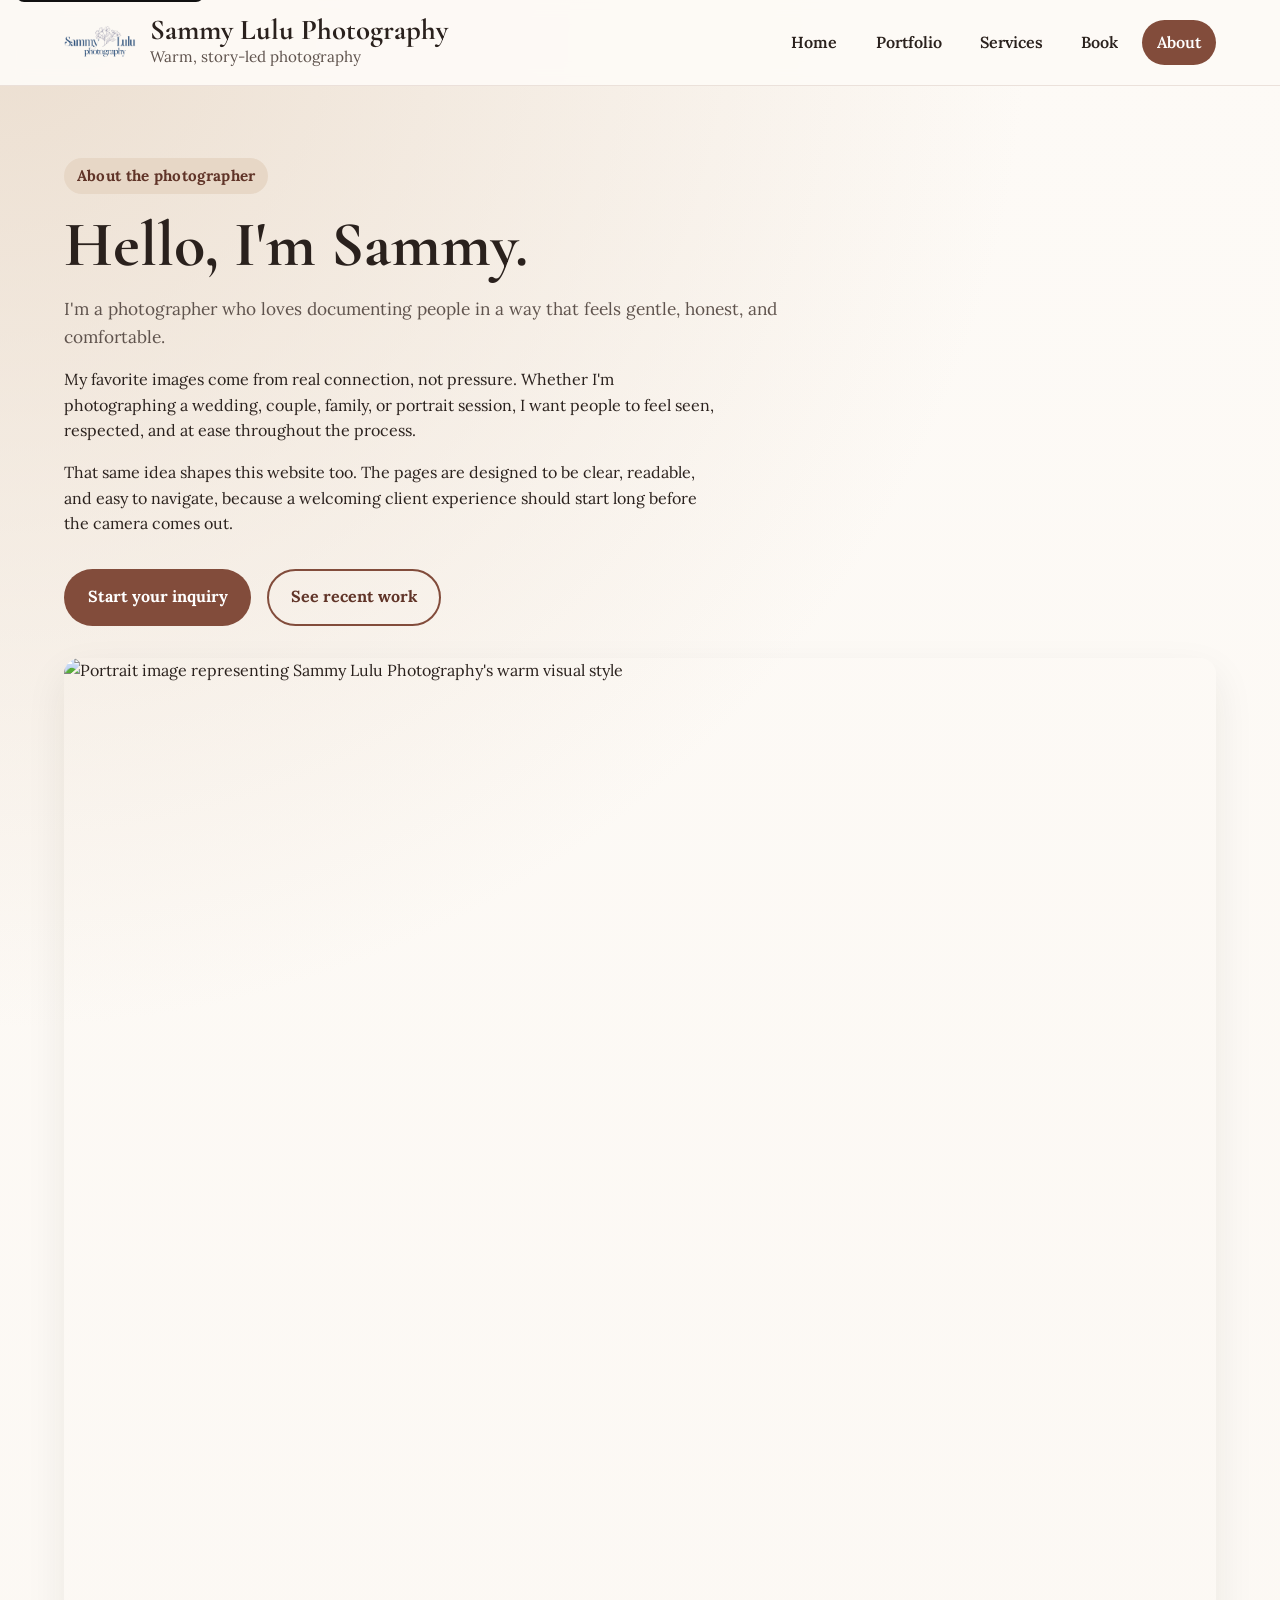
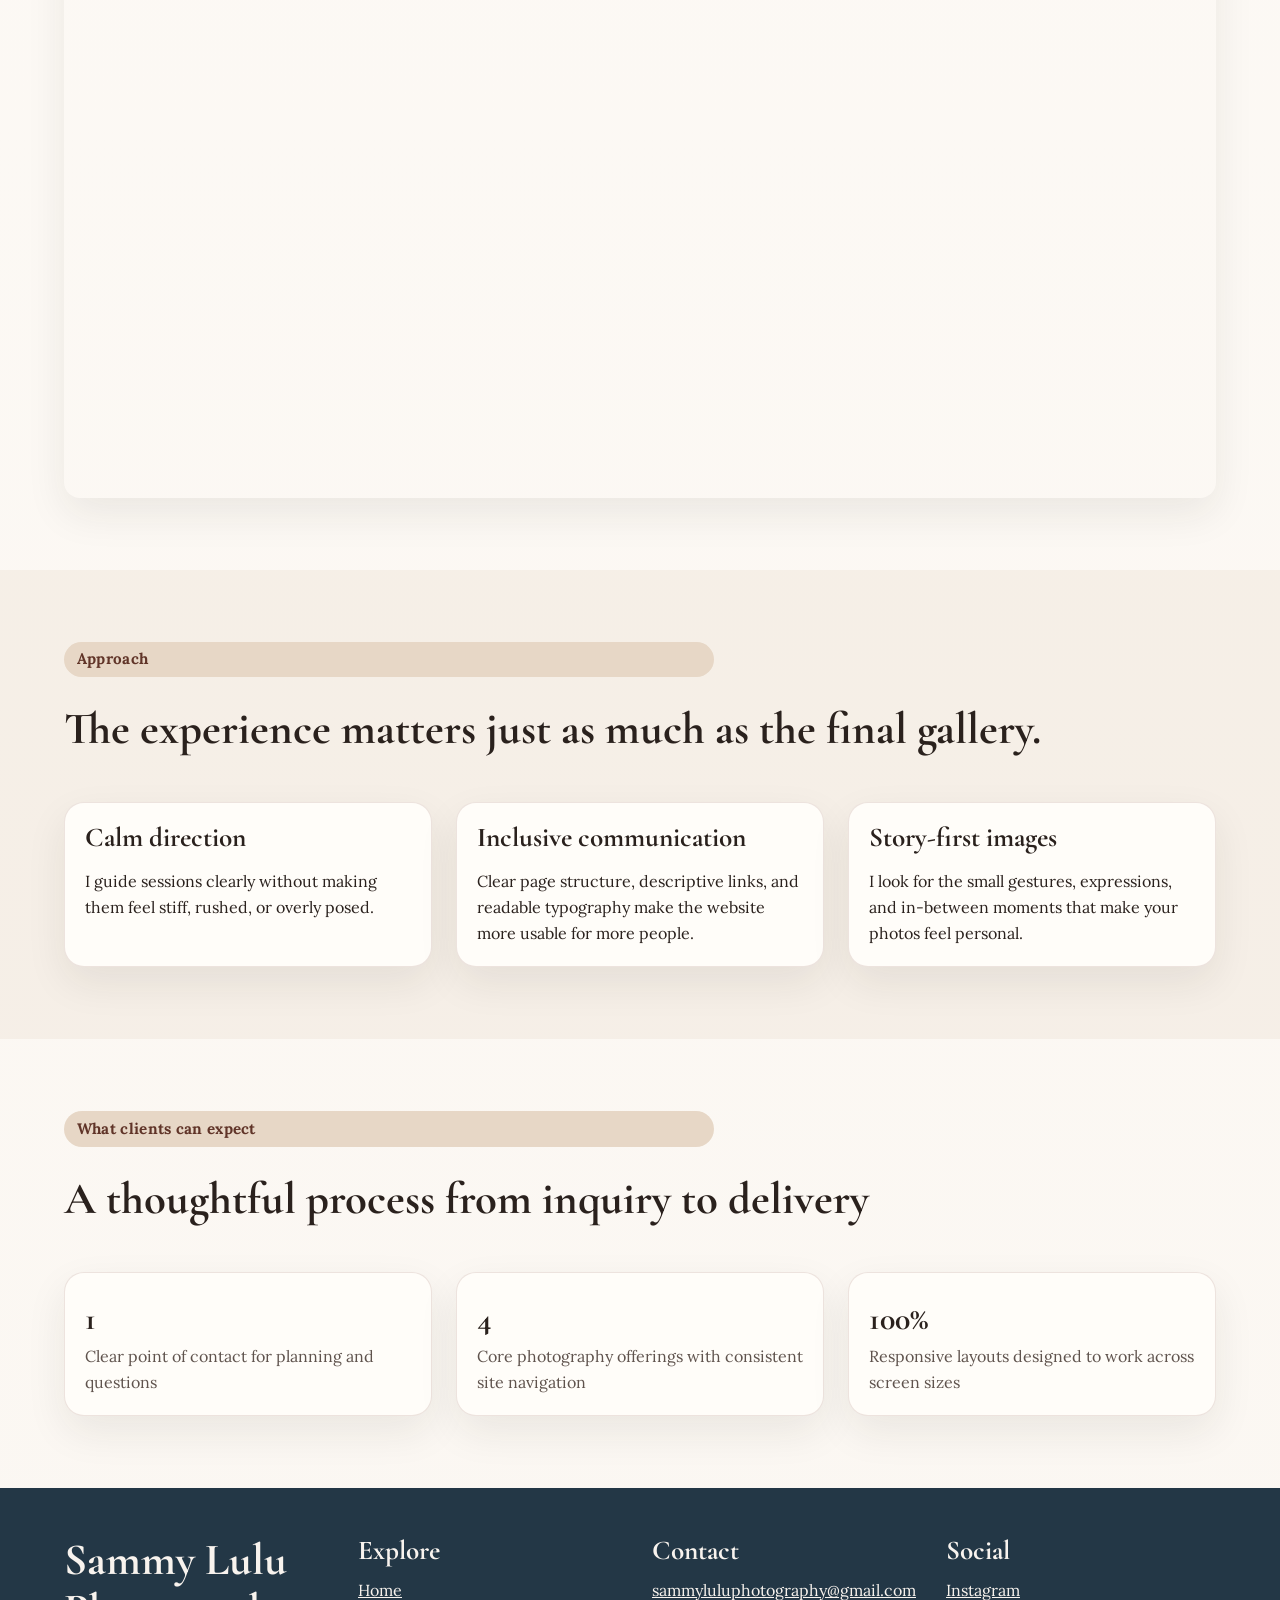
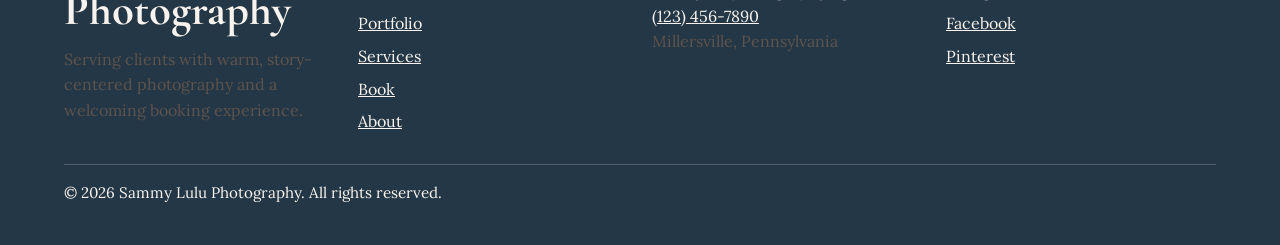
==== about.html @ f8d8c50e "updated pages" ====
<!DOCTYPE html>
<html lang="en">
<head>
  <meta charset="UTF-8">
  <meta name="viewport" content="width=device-width, initial-scale=1.0">
  <title>Sammy Lulu Photography | About</title>
  <meta name="description" content="Learn more about Sammy Lulu Photography and the approach behind each session.">
  <link rel="preconnect" href="https://fonts.googleapis.com">
  <link rel="preconnect" href="https://fonts.gstatic.com" crossorigin>
  <link href="https://fonts.googleapis.com/css2?family=Cormorant+Garamond:wght@500;700&family=Lora:wght@400;500;600&display=swap" rel="stylesheet">
  <link rel="stylesheet" href="style.css">
</head>
<body>
  <a class="skip-link" href="#main-content">Skip to main content</a>

  <header class="site-header">
    <div class="container header-inner">
      <a class="brand" href="index.html" aria-label="Sammy Lulu Photography home page">
        <img src="images/logo.png" alt="Sammy Lulu Photography logo">
        <span class="brand-text">
          <span class="brand-name">Sammy Lulu Photography</span>
          <span class="brand-tagline">Warm, story-led photography</span>
        </span>
      </a>

      <nav class="site-nav" aria-label="Primary navigation">
        <ul>
          <li><a href="index.html">Home</a></li>
          <li><a href="portfolio.html">Portfolio</a></li>
          <li><a href="services.html">Services</a></li>
          <li><a href="book.html">Book</a></li>
          <li><a href="about.html" aria-current="page">About</a></li>
        </ul>
      </nav>
    </div>
  </header>

  <main id="main-content">
    <section>
      <div class="container split-layout">
        <div class="about-copy">
          <p class="eyebrow">About the photographer</p>
          <h1>Hello, I'm Sammy.</h1>
          <p class="lede">I'm a photographer who loves documenting people in a way that feels gentle, honest, and comfortable.</p>
          <p>My favorite images come from real connection, not pressure. Whether I'm photographing a wedding, couple, family, or portrait session, I want people to feel seen, respected, and at ease throughout the process.</p>
          <p>That same idea shapes this website too. The pages are designed to be clear, readable, and easy to navigate, because a welcoming client experience should start long before the camera comes out.</p>
          <div class="button-row">
            <a class="btn" href="book.html">Start your inquiry</a>
            <a class="btn-secondary" href="portfolio.html">See recent work</a>
          </div>
        </div>

        <div class="about-image">
          <img src="images/portraitservice.jpg" alt="Portrait image representing Sammy Lulu Photography's warm visual style">
        </div>
      </div>
    </section>

    <section class="muted-section" aria-labelledby="values-heading">
      <div class="container">
        <div class="section-heading">
          <p class="eyebrow">Approach</p>
          <h2 id="values-heading">The experience matters just as much as the final gallery.</h2>
        </div>

        <div class="values-grid">
          <article class="card">
            <h3>Calm direction</h3>
            <p>I guide sessions clearly without making them feel stiff, rushed, or overly posed.</p>
          </article>

          <article class="card">
            <h3>Inclusive communication</h3>
            <p>Clear page structure, descriptive links, and readable typography make the website more usable for more people.</p>
          </article>

          <article class="card">
            <h3>Story-first images</h3>
            <p>I look for the small gestures, expressions, and in-between moments that make your photos feel personal.</p>
          </article>
        </div>
      </div>
    </section>

    <section aria-labelledby="stats-heading">
      <div class="container">
        <div class="section-heading">
          <p class="eyebrow">What clients can expect</p>
          <h2 id="stats-heading">A thoughtful process from inquiry to delivery</h2>
        </div>

        <div class="stats-grid">
          <article class="stat-card">
            <strong>1</strong>
            <span>Clear point of contact for planning and questions</span>
          </article>

          <article class="stat-card">
            <strong>4</strong>
            <span>Core photography offerings with consistent site navigation</span>
          </article>

          <article class="stat-card">
            <strong>100%</strong>
            <span>Responsive layouts designed to work across screen sizes</span>
          </article>
        </div>
      </div>
    </section>
  </main>

  <footer class="footer">
    <div class="container">
      <div class="footer-grid">
        <section aria-labelledby="footer-brand">
          <h2 id="footer-brand">Sammy Lulu Photography</h2>
          <p class="footer-note">Serving clients with warm, story-centered photography and a welcoming booking experience.</p>
        </section>

        <nav class="footer-nav" aria-label="Footer navigation">
          <h3>Explore</h3>
          <ul>
            <li><a href="index.html">Home</a></li>
            <li><a href="portfolio.html">Portfolio</a></li>
            <li><a href="services.html">Services</a></li>
            <li><a href="book.html">Book</a></li>
            <li><a href="about.html">About</a></li>
          </ul>
        </nav>

        <section aria-labelledby="contact-heading">
          <h3 id="contact-heading">Contact</h3>
          <ul class="contact-list">
            <li><a href="mailto:sammyluluphotography@gmail.com">sammyluluphotography@gmail.com</a></li>
            <li><a href="tel:+11234567890">(123) 456-7890</a></li>
            <li>Millersville, Pennsylvania</li>
          </ul>
        </section>

        <section aria-labelledby="social-heading">
          <h3 id="social-heading">Social</h3>
          <ul class="social-list">
            <li><a href="#">Instagram</a></li>
            <li><a href="#">Facebook</a></li>
            <li><a href="#">Pinterest</a></li>
          </ul>
        </section>
      </div>

      <div class="footer-bottom">
        <p>&copy; 2026 Sammy Lulu Photography. All rights reserved.</p>
      </div>
    </div>
  </footer>
</body>
</html>
---- style.css ----
:root {
  --color-background: #fbf7f2;
  --color-surface: #fffdf9;
  --color-surface-muted: #f3ebe2;
  --color-surface-strong: #e7d7c6;
  --color-text: #2a211d;
  --color-text-soft: #5f534d;
  --color-accent: #824c3b;
  --color-accent-dark: #603428;
  --color-border: #d7c6b8;
  --color-footer: #233746;
  --color-footer-text: #f8f3ee;
  --shadow-soft: 0 16px 40px rgba(42, 33, 29, 0.08);
  --shadow-card: 0 10px 24px rgba(42, 33, 29, 0.1);
  --radius-sm: 0.75rem;
  --radius-md: 1.25rem;
  --radius-lg: 2rem;
  --max-width: 72rem;
  --transition: 180ms ease;
}

*,
*::before,
*::after {
  box-sizing: border-box;
}

html {
  scroll-behavior: smooth;
}

body {
  margin: 0;
  font-family: "Lora", Georgia, serif;
  line-height: 1.6;
  color: var(--color-text);
  background:
    radial-gradient(circle at top left, rgba(231, 215, 198, 0.8), transparent 28%),
    linear-gradient(180deg, #fdfaf6 0%, var(--color-background) 100%);
}

img {
  display: block;
  width: 100%;
  height: auto;
}

a {
  color: inherit;
}

a,
button,
input,
select,
textarea {
  transition:
    color var(--transition),
    background-color var(--transition),
    border-color var(--transition),
    box-shadow var(--transition),
    transform var(--transition);
}

a:focus-visible,
button:focus-visible,
input:focus-visible,
select:focus-visible,
textarea:focus-visible {
  outline: 3px solid #111111;
  outline-offset: 3px;
}

.visually-hidden {
  position: absolute;
  width: 1px;
  height: 1px;
  padding: 0;
  margin: -1px;
  overflow: hidden;
  clip: rect(0, 0, 0, 0);
  white-space: nowrap;
  border: 0;
}

.skip-link {
  position: absolute;
  left: 1rem;
  top: -3rem;
  padding: 0.75rem 1rem;
  background: #111111;
  color: #ffffff;
  border-radius: 0.5rem;
  text-decoration: none;
  z-index: 1000;
}

.skip-link:focus {
  top: 1rem;
}

.site-header {
  position: sticky;
  top: 0;
  z-index: 50;
  background: rgba(253, 250, 246, 0.95);
  backdrop-filter: blur(10px);
  border-bottom: 1px solid rgba(130, 76, 59, 0.14);
}

.container {
  width: min(calc(100% - 2rem), var(--max-width));
  margin: 0 auto;
}

.header-inner,
.footer-grid {
  display: grid;
  gap: 1.5rem;
}

.header-inner {
  grid-template-columns: auto 1fr;
  align-items: center;
  padding: 1rem 0;
}

.brand {
  display: inline-flex;
  align-items: center;
  gap: 0.85rem;
  text-decoration: none;
}

.brand img {
  width: 4.5rem;
  height: auto;
}

.brand-text {
  display: flex;
  flex-direction: column;
}

.brand-name {
  font-family: "Cormorant Garamond", Georgia, serif;
  font-size: 1.8rem;
  font-weight: 700;
  line-height: 1;
}

.brand-tagline {
  color: var(--color-text-soft);
  font-size: 0.95rem;
}

.site-nav ul,
.footer-nav ul,
.contact-list,
.social-list,
.service-list,
.checklist,
.stats-list,
.form-help-list {
  list-style: none;
  padding: 0;
  margin: 0;
}

.site-nav ul {
  display: flex;
  flex-wrap: wrap;
  justify-content: flex-end;
  gap: 0.5rem;
}

.site-nav a {
  display: inline-block;
  padding: 0.6rem 0.95rem;
  text-decoration: none;
  border-radius: 999px;
  font-weight: 600;
}

.site-nav a:hover,
.site-nav a:focus-visible,
.site-nav a[aria-current="page"] {
  background: var(--color-accent);
  color: #ffffff;
}

main section {
  padding: 4.5rem 0;
}

.hero {
  padding: 5rem 0 4rem;
}

.hero-layout,
.split-layout,
.service-detail,
.booking-layout {
  display: grid;
  gap: 2rem;
  align-items: center;
}

.hero-layout {
  grid-template-columns: minmax(0, 1.05fr) minmax(0, 0.95fr);
}

.eyebrow {
  display: inline-block;
  padding: 0.35rem 0.8rem;
  margin-bottom: 1rem;
  border-radius: 999px;
  background: var(--color-surface-strong);
  color: var(--color-accent-dark);
  font-size: 0.95rem;
  font-weight: 700;
  letter-spacing: 0.02em;
}

h1,
h2,
h3,
h4 {
  margin: 0 0 1rem;
  font-family: "Cormorant Garamond", Georgia, serif;
  line-height: 1.1;
}

h1 {
  font-size: clamp(2.8rem, 5vw, 5rem);
}

h2 {
  font-size: clamp(2rem, 3.5vw, 3rem);
}

h3 {
  font-size: 1.7rem;
}

p {
  margin: 0 0 1rem;
  max-width: 65ch;
}

.lede,
.section-intro {
  color: var(--color-text-soft);
  font-size: 1.08rem;
}

.hero-copy p:last-child,
.card p:last-child,
.service-detail-text p:last-child,
.about-copy p:last-child {
  margin-bottom: 0;
}

.button-row {
  display: flex;
  flex-wrap: wrap;
  gap: 1rem;
  margin-top: 2rem;
}

.btn,
.btn-secondary {
  display: inline-flex;
  align-items: center;
  justify-content: center;
  min-height: 2.85rem;
  padding: 0.85rem 1.35rem;
  border: 2px solid transparent;
  border-radius: 999px;
  font-weight: 700;
  text-decoration: none;
}

.btn {
  background: var(--color-accent);
  color: #ffffff;
}

.btn:hover,
.btn:focus-visible {
  background: var(--color-accent-dark);
  transform: translateY(-1px);
}

.btn-secondary {
  border-color: var(--color-accent);
  color: var(--color-accent-dark);
  background: transparent;
}

.btn-secondary:hover,
.btn-secondary:focus-visible {
  background: rgba(130, 76, 59, 0.08);
}

.hero-panel,
.card,
.quote-card,
.form-panel,
.service-detail,
.stat-card {
  background: var(--color-surface);
  border: 1px solid rgba(130, 76, 59, 0.14);
  border-radius: var(--radius-md);
  box-shadow: var(--shadow-soft);
}

.hero-panel {
  overflow: hidden;
}

.hero-panel img {
  aspect-ratio: 4 / 5;
  object-fit: cover;
}

.section-heading {
  display: grid;
  gap: 0.75rem;
  margin-bottom: 2rem;
}

.muted-section {
  background: rgba(231, 215, 198, 0.28);
}

.card-grid,
.services-grid,
.portfolio-grid,
.values-grid,
.stats-grid {
  display: grid;
  gap: 1.5rem;
}

.card-grid,
.services-grid,
.values-grid {
  grid-template-columns: repeat(auto-fit, minmax(15rem, 1fr));
}

.portfolio-grid {
  grid-template-columns: repeat(auto-fit, minmax(16rem, 1fr));
}

.stats-grid {
  grid-template-columns: repeat(auto-fit, minmax(12rem, 1fr));
}

.card,
.stat-card {
  padding: 1.25rem;
}

.card img,
.portfolio-card img,
.service-detail-image img,
.about-image img {
  border-radius: 1rem;
}

.card img,
.portfolio-card img {
  aspect-ratio: 4 / 3;
  object-fit: cover;
  margin-bottom: 1rem;
}

.tag {
  display: inline-block;
  margin-bottom: 0.65rem;
  color: var(--color-accent-dark);
  font-size: 0.9rem;
  font-weight: 700;
  letter-spacing: 0.03em;
  text-transform: uppercase;
}

.card a,
.portfolio-card a,
.inline-link {
  color: var(--color-accent-dark);
  font-weight: 700;
}

.portfolio-card {
  overflow: hidden;
  background: var(--color-surface);
  border: 1px solid rgba(130, 76, 59, 0.14);
  border-radius: var(--radius-md);
  box-shadow: var(--shadow-card);
}

.portfolio-card-content {
  padding: 1.25rem;
}

.portfolio-card p {
  color: var(--color-text-soft);
}

.service-list {
  display: grid;
  gap: 0.6rem;
  margin-top: 1rem;
}

.service-list li,
.checklist li,
.form-help-list li {
  position: relative;
  padding-left: 1.5rem;
}

.service-list li::before,
.checklist li::before,
.form-help-list li::before {
  content: "";
  position: absolute;
  left: 0;
  top: 0.65rem;
  width: 0.55rem;
  height: 0.55rem;
  border-radius: 50%;
  background: var(--color-accent);
}

.service-detail {
  grid-template-columns: minmax(0, 0.9fr) minmax(0, 1.1fr);
  padding: 1.5rem;
  margin-bottom: 1.5rem;
}

.service-detail:nth-of-type(even) .service-detail-image {
  order: 2;
}

.service-detail:nth-of-type(even) .service-detail-text {
  order: 1;
}

.service-detail-image img {
  aspect-ratio: 4 / 3;
  object-fit: cover;
}

.price-note {
  font-weight: 700;
  color: var(--color-accent-dark);
}

.about-image img {
  aspect-ratio: 4 / 5;
  object-fit: cover;
  box-shadow: var(--shadow-soft);
}

.quote-card {
  padding: 1.5rem;
}

.stats-list {
  display: grid;
  gap: 1rem;
}

.stat-card strong {
  display: block;
  font-size: 2rem;
  font-family: "Cormorant Garamond", Georgia, serif;
}

.stat-card span {
  color: var(--color-text-soft);
}

.booking-layout {
  grid-template-columns: minmax(0, 0.9fr) minmax(0, 1.1fr);
}

.form-panel {
  padding: 1.5rem;
}

.form-group {
  margin-bottom: 1rem;
}

label {
  display: block;
  margin-bottom: 0.4rem;
  font-weight: 700;
}

input,
select,
textarea {
  width: 100%;
  padding: 0.85rem 0.9rem;
  border: 1px solid var(--color-border);
  border-radius: 0.9rem;
  font: inherit;
  color: var(--color-text);
  background: #fffdfa;
}

input::placeholder,
textarea::placeholder {
  color: #8a7d75;
}

textarea {
  resize: vertical;
  min-height: 10rem;
}

.field-hint,
.required-note,
.footer-note,
.contact-list,
.social-list {
  color: var(--color-text-soft);
}

.footer {
  padding: 3rem 0 1.5rem;
  background: var(--color-footer);
  color: var(--color-footer-text);
}

.footer-grid {
  grid-template-columns: repeat(auto-fit, minmax(12rem, 1fr));
  margin-bottom: 1.5rem;
}

.footer h2,
.footer h3 {
  margin-bottom: 0.75rem;
}

.footer a {
  color: var(--color-footer-text);
}

.footer-nav ul,
.social-list {
  display: grid;
  gap: 0.45rem;
}

.footer-bottom {
  padding-top: 1rem;
  border-top: 1px solid rgba(255, 255, 255, 0.2);
  font-size: 0.95rem;
}

@media (max-width: 56rem) {
  .header-inner,
  .hero-layout,
  .split-layout,
  .service-detail,
  .booking-layout {
    grid-template-columns: 1fr;
  }

  .site-nav ul {
    justify-content: flex-start;
  }

  .service-detail:nth-of-type(even) .service-detail-image,
  .service-detail:nth-of-type(even) .service-detail-text {
    order: initial;
  }

  .hero {
    padding-top: 3rem;
  }
}

@media (max-width: 40rem) {
  body {
    font-size: 0.98rem;
  }

  main section {
    padding: 3.5rem 0;
  }

  .header-inner {
    gap: 1rem;
  }

  .brand {
    align-items: flex-start;
  }

  .brand img {
    width: 3.6rem;
  }

  .site-nav ul,
  .button-row {
    gap: 0.75rem;
  }

  .card,
  .stat-card,
  .form-panel,
  .service-detail {
    padding: 1rem;
  }
}
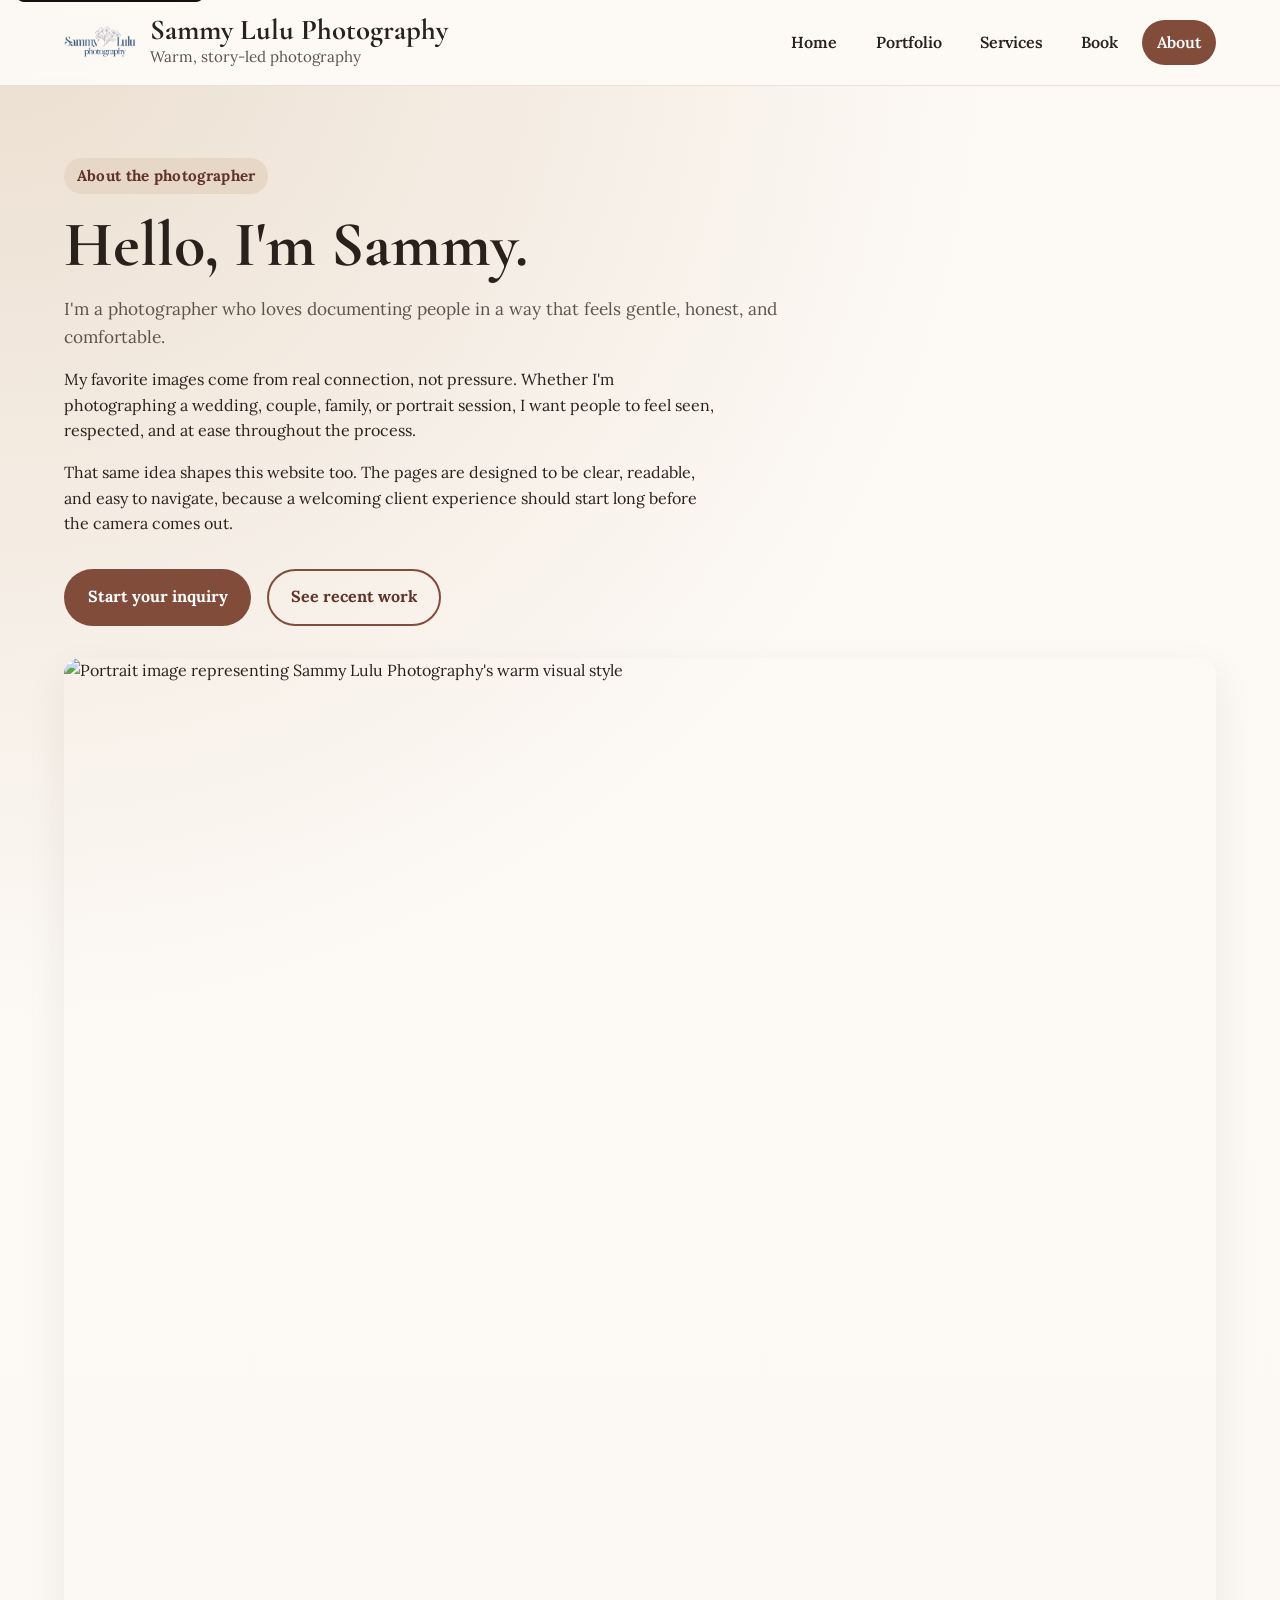
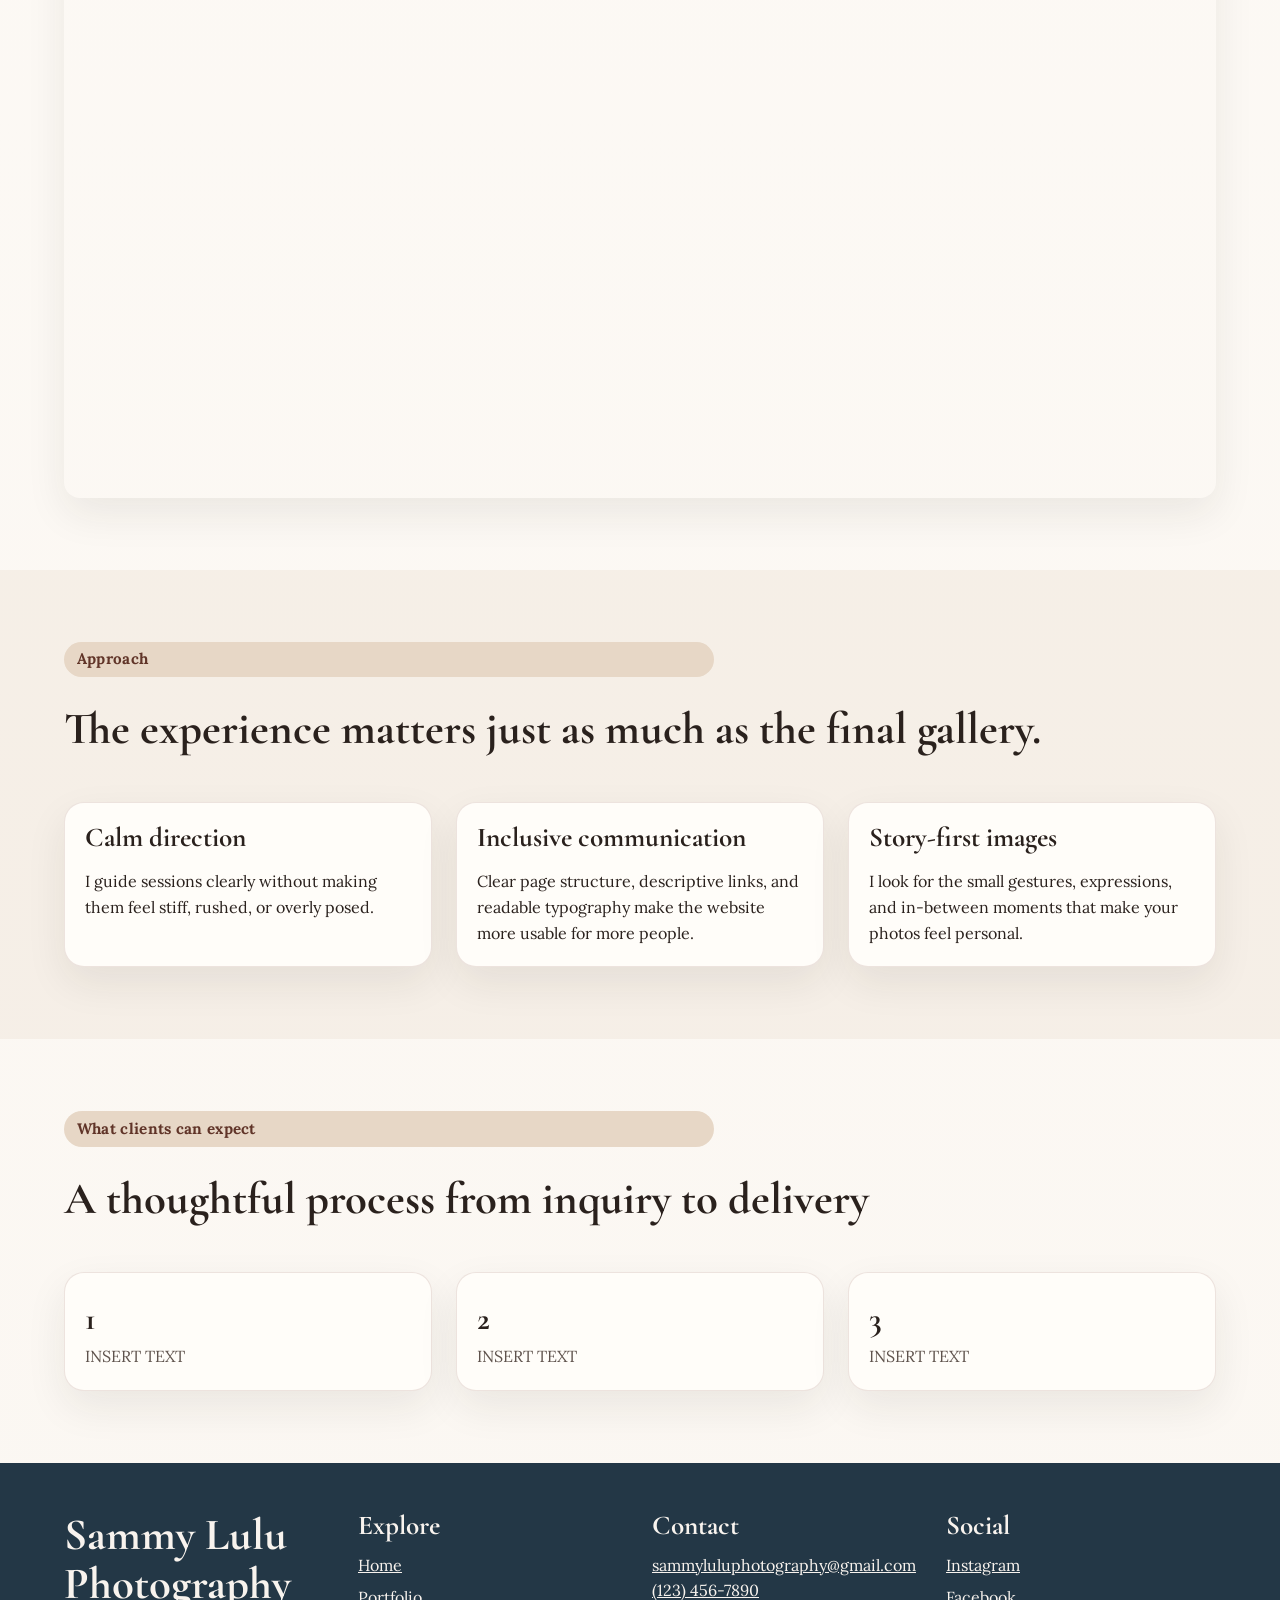
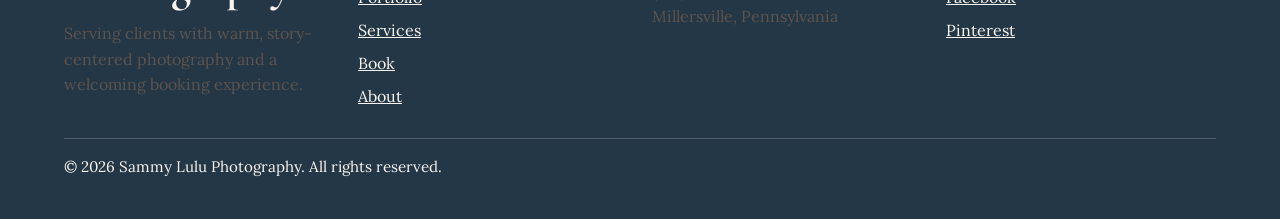
==== commit 918f9260: "updated" ====
--- a/about.html
+++ b/about.html
@@ -92,17 +92,17 @@
         <div class="stats-grid">
           <article class="stat-card">
             <strong>1</strong>
-            <span>Clear point of contact for planning and questions</span>
+            <span>INSERT TEXT</span>
           </article>
 
           <article class="stat-card">
-            <strong>4</strong>
-            <span>Core photography offerings with consistent site navigation</span>
+            <strong>2</strong>
+            <span>INSERT TEXT</span>
           </article>
 
           <article class="stat-card">
-            <strong>100%</strong>
-            <span>Responsive layouts designed to work across screen sizes</span>
+            <strong>3</strong>
+            <span>INSERT TEXT</span>
           </article>
         </div>
       </div>
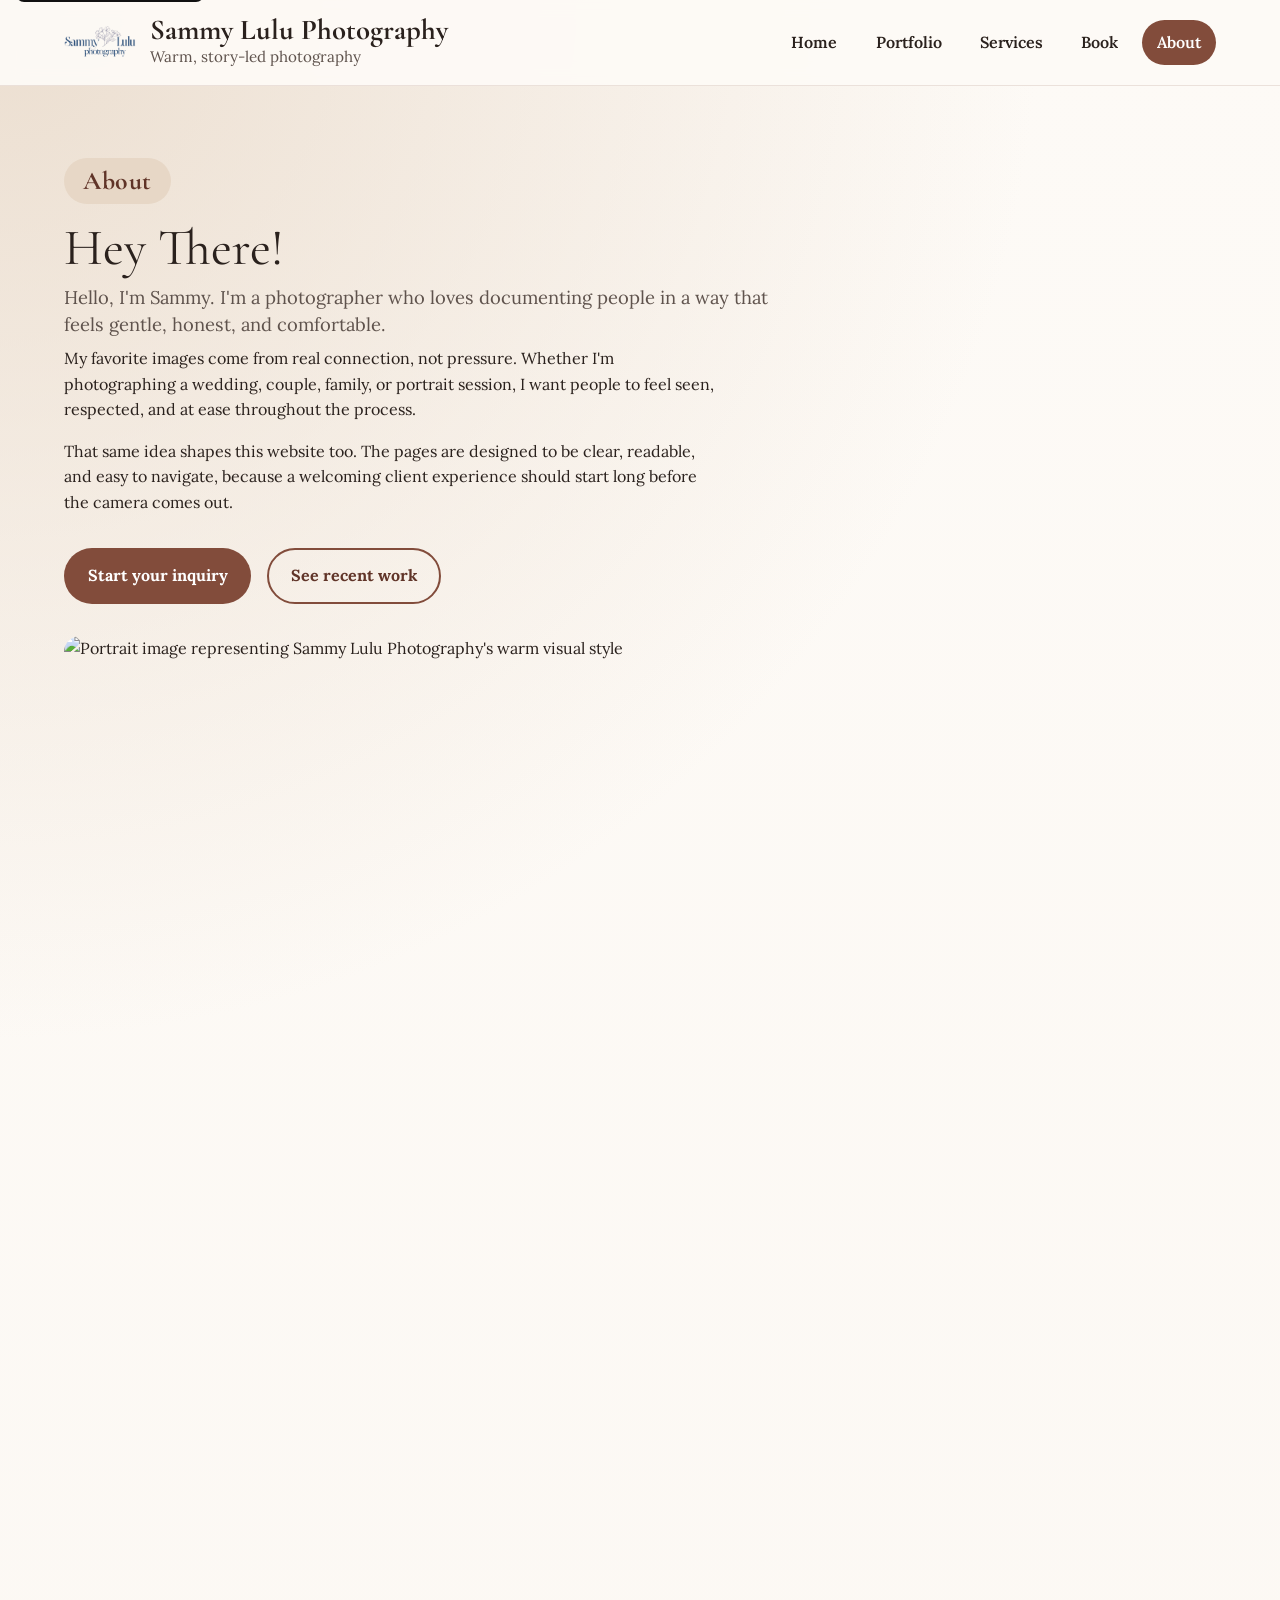
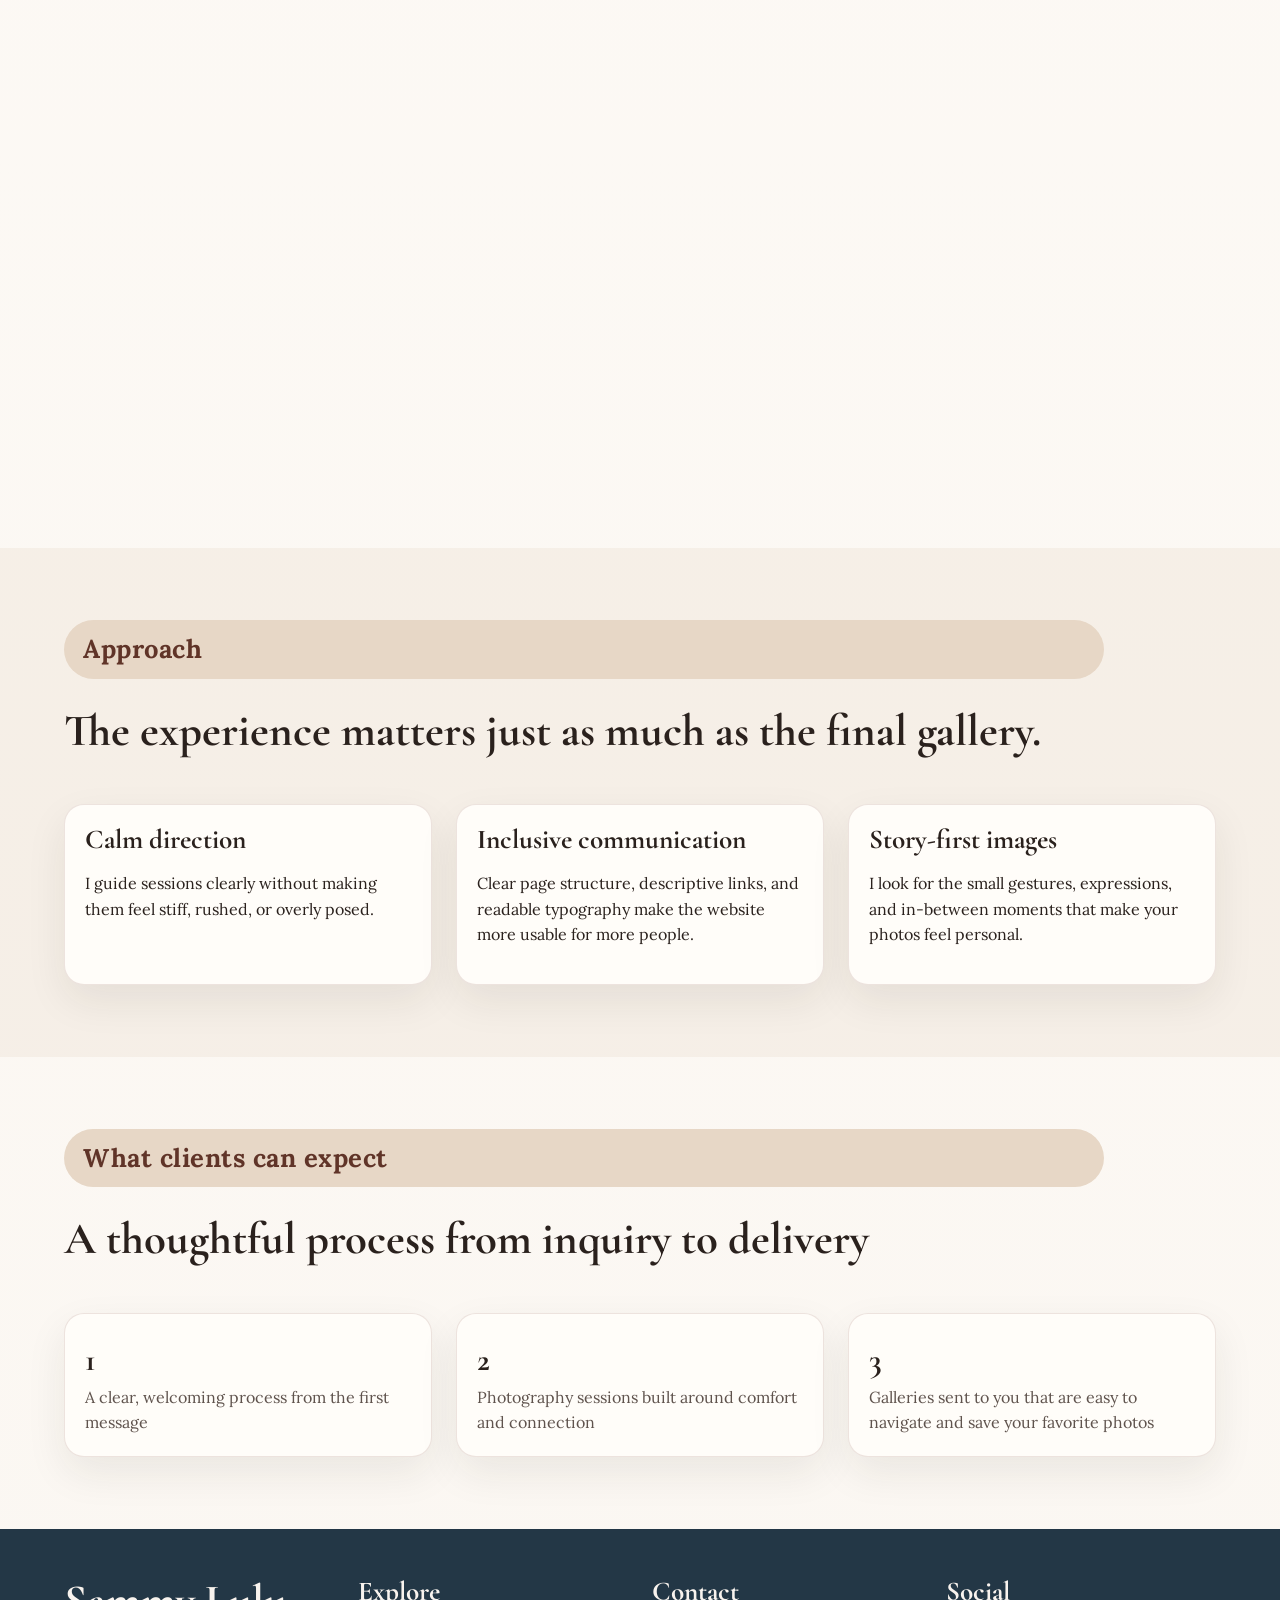
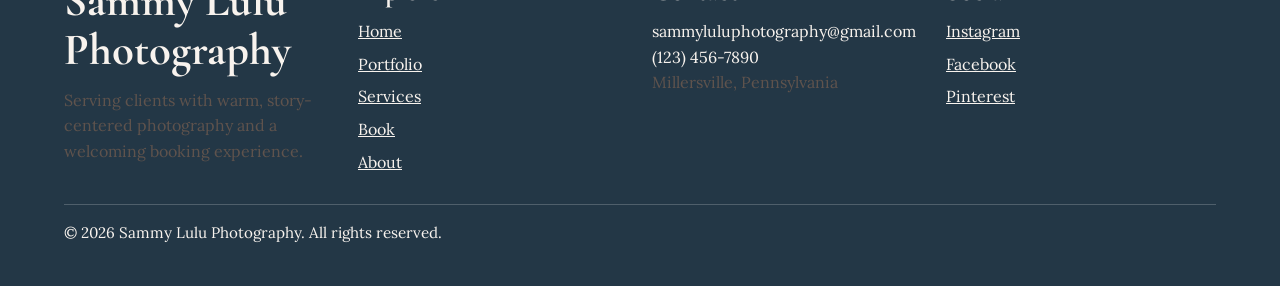
==== commit 9b2075b7: "updated" ====
--- a/about.html
+++ b/about.html
@@ -16,7 +16,7 @@
   <header class="site-header">
     <div class="container header-inner">
       <a class="brand" href="index.html" aria-label="Sammy Lulu Photography home page">
-        <img src="images/logo.png" alt="Sammy Lulu Photography logo">
+        <img src="images/logo.png" alt="">
         <span class="brand-text">
           <span class="brand-name">Sammy Lulu Photography</span>
           <span class="brand-tagline">Warm, story-led photography</span>
@@ -39,9 +39,9 @@
     <section>
       <div class="container split-layout">
         <div class="about-copy">
-          <p class="eyebrow">About the photographer</p>
-          <h1>Hello, I'm Sammy.</h1>
-          <p class="lede">I'm a photographer who loves documenting people in a way that feels gentle, honest, and comfortable.</p>
+          <h1 class="eyebrow">About</h1>
+          <p class="page-subtitle">Hey There!</p>
+          <p class="page-name">Hello, I'm Sammy. I'm a photographer who loves documenting people in a way that feels gentle, honest, and comfortable.</p>
           <p>My favorite images come from real connection, not pressure. Whether I'm photographing a wedding, couple, family, or portrait session, I want people to feel seen, respected, and at ease throughout the process.</p>
           <p>That same idea shapes this website too. The pages are designed to be clear, readable, and easy to navigate, because a welcoming client experience should start long before the camera comes out.</p>
           <div class="button-row">
@@ -56,54 +56,54 @@
       </div>
     </section>
 
-    <section class="muted-section" aria-labelledby="values-heading">
+    <section class="muted-section">
       <div class="container">
         <div class="section-heading">
           <p class="eyebrow">Approach</p>
-          <h2 id="values-heading">The experience matters just as much as the final gallery.</h2>
+          <h2>The experience matters just as much as the final gallery.</h2>
         </div>
 
         <div class="values-grid">
-          <article class="card">
+          <div class="card">
             <h3>Calm direction</h3>
             <p>I guide sessions clearly without making them feel stiff, rushed, or overly posed.</p>
-          </article>
+          </div>
 
-          <article class="card">
+          <div class="card">
             <h3>Inclusive communication</h3>
             <p>Clear page structure, descriptive links, and readable typography make the website more usable for more people.</p>
-          </article>
+          </div>
 
-          <article class="card">
+          <div class="card">
             <h3>Story-first images</h3>
             <p>I look for the small gestures, expressions, and in-between moments that make your photos feel personal.</p>
-          </article>
+          </div>
         </div>
       </div>
     </section>
 
-    <section aria-labelledby="stats-heading">
+    <section>
       <div class="container">
         <div class="section-heading">
           <p class="eyebrow">What clients can expect</p>
-          <h2 id="stats-heading">A thoughtful process from inquiry to delivery</h2>
+          <h2>A thoughtful process from inquiry to delivery</h2>
         </div>
 
         <div class="stats-grid">
-          <article class="stat-card">
+          <div class="stat-card">
             <strong>1</strong>
-            <span>INSERT TEXT</span>
-          </article>
+            <span>A clear, welcoming process from the first message</span>
+          </div>
 
-          <article class="stat-card">
+          <div class="stat-card">
             <strong>2</strong>
-            <span>INSERT TEXT</span>
-          </article>
+            <span>Photography sessions built around comfort and connection</span>
+          </div>
 
-          <article class="stat-card">
+          <div class="stat-card">
             <strong>3</strong>
-            <span>INSERT TEXT</span>
-          </article>
+            <span>Galleries sent to you that are easy to navigate and save your favorite photos</span>
+          </div>
         </div>
       </div>
     </section>
@@ -112,8 +112,8 @@
   <footer class="footer">
     <div class="container">
       <div class="footer-grid">
-        <section aria-labelledby="footer-brand">
-          <h2 id="footer-brand">Sammy Lulu Photography</h2>
+        <section>
+          <h2>Sammy Lulu Photography</h2>
           <p class="footer-note">Serving clients with warm, story-centered photography and a welcoming booking experience.</p>
         </section>
 
@@ -128,17 +128,17 @@
           </ul>
         </nav>
 
-        <section aria-labelledby="contact-heading">
-          <h3 id="contact-heading">Contact</h3>
+        <section>
+          <h3>Contact</h3>
           <ul class="contact-list">
-            <li><a href="mailto:sammyluluphotography@gmail.com">sammyluluphotography@gmail.com</a></li>
-            <li><a href="tel:+11234567890">(123) 456-7890</a></li>
+            <li><a>sammyluluphotography@gmail.com</a></li>
+            <li><a>(123) 456-7890</a></li>
             <li>Millersville, Pennsylvania</li>
           </ul>
         </section>
 
-        <section aria-labelledby="social-heading">
-          <h3 id="social-heading">Social</h3>
+        <section>
+          <h3>Social</h3>
           <ul class="social-list">
             <li><a href="#">Instagram</a></li>
             <li><a href="#">Facebook</a></li>
--- a/style.css
+++ b/style.css
@@ -50,10 +50,7 @@
 }
 
 a,
-button,
-input,
-select,
-textarea {
+button {
   transition:
     color var(--transition),
     background-color var(--transition),
@@ -63,24 +60,9 @@
 }
 
 a:focus-visible,
-button:focus-visible,
-input:focus-visible,
-select:focus-visible,
-textarea:focus-visible {
+button:focus-visible {
   outline: 3px solid #111111;
   outline-offset: 3px;
-}
-
-.visually-hidden {
-  position: absolute;
-  width: 1px;
-  height: 1px;
-  padding: 0;
-  margin: -1px;
-  overflow: hidden;
-  clip: rect(0, 0, 0, 0);
-  white-space: nowrap;
-  border: 0;
 }
 
 .skip-link {
@@ -160,7 +142,6 @@
 .social-list,
 .service-list,
 .checklist,
-.stats-list,
 .form-help-list {
   list-style: none;
   padding: 0;
@@ -212,14 +193,22 @@
 
 .eyebrow {
   display: inline-block;
-  padding: 0.35rem 0.8rem;
+  padding: 0.55rem 1.2rem;
   margin-bottom: 1rem;
   border-radius: 999px;
   background: var(--color-surface-strong);
   color: var(--color-accent-dark);
-  font-size: 0.95rem;
+  font-size: clamp(1.25rem, 2vw, 2rem);
   font-weight: 700;
   letter-spacing: 0.02em;
+}
+
+.page-subtitle {
+  margin-bottom: 0.4rem;
+  color: var(--color-text);
+  font-family: "Cormorant Garamond", Georgia, serif;
+  font-size: clamp(2rem, 4vw, 3.2rem);
+  line-height: 1.12;
 }
 
 h1,
@@ -243,22 +232,24 @@
   font-size: 1.7rem;
 }
 
+.page-name {
+  margin-bottom: 0.45rem;
+  font-size: clamp(1rem, 1.5vw, 1.15rem);
+  color: var(--color-text-soft);
+  font-family: "Lora", Georgia, serif;
+  line-height: 1.5;
+}
+
 p {
   margin: 0 0 1rem;
   max-width: 65ch;
 }
 
 .lede,
-.section-intro {
+.section-intro,
+.featured-gallery-note {
   color: var(--color-text-soft);
-  font-size: 1.08rem;
-}
-
-.hero-copy p:last-child,
-.card p:last-child,
-.service-detail-text p:last-child,
-.about-copy p:last-child {
-  margin-bottom: 0;
+  font-size: 1.05rem;
 }
 
 .button-row {
@@ -308,7 +299,8 @@
 .quote-card,
 .form-panel,
 .service-detail,
-.stat-card {
+.stat-card,
+.portfolio-card {
   background: var(--color-surface);
   border: 1px solid rgba(130, 76, 59, 0.14);
   border-radius: var(--radius-md);
@@ -330,11 +322,14 @@
   margin-bottom: 2rem;
 }
 
+.section-heading.compact {
+  gap: 0.3rem;
+}
+
 .muted-section {
   background: rgba(231, 215, 198, 0.28);
 }
 
-.card-grid,
 .services-grid,
 .portfolio-grid,
 .values-grid,
@@ -343,7 +338,6 @@
   gap: 1.5rem;
 }
 
-.card-grid,
 .services-grid,
 .values-grid {
   grid-template-columns: repeat(auto-fit, minmax(15rem, 1fr));
@@ -360,6 +354,134 @@
 .card,
 .stat-card {
   padding: 1.25rem;
+}
+
+.featured-gallery {
+   text-align: center;
+}
+
+.featured-carousel {
+  max-width: 1200px;
+  width: 100%;
+  margin: 2rem auto;  
+  position: relative;
+  overflow: visible;
+  border-radius: var(--radius-lg);
+  box-shadow: var(--shadow-soft);
+}
+
+.carousel-toggle {
+  position: absolute;
+  opacity: 0;
+  pointer-events: none;
+}
+
+.featured-track {
+  display: flex;
+  width: 200%;
+  transition: transform 320ms ease;
+}
+
+.featured-slide {
+  display: block;
+  width: 16.6667%;
+  padding: 0 0.5rem;
+  aspect-ratio: 4 / 5;
+  overflow: hidden;
+  text-decoration: none;
+}
+
+.featured-slide img {
+  width: 100%;
+  height: 100%;
+  object-fit: cover;
+  border-radius: 1rem;
+}
+
+#featured-slide-1:checked ~ .featured-track {
+  transform: translateX(0);
+}
+
+#featured-slide-2:checked ~ .featured-track {
+  transform: translateX(-16.6667%);
+}
+
+#featured-slide-3:checked ~ .featured-track {
+  transform: translateX(-33.3334%);
+}
+
+#featured-slide-4:checked ~ .featured-track {
+  transform: translateX(-50%);
+}
+
+.carousel-arrow {
+  position: absolute;
+  top: 50%;
+  z-index: 2;
+  display: none;
+  width: 3rem;
+  height: 3rem;
+  margin-top: -1.5rem;
+  border-radius: 999px;
+  background: rgba(255, 253, 249, 0.92);
+  color: var(--color-accent-dark);
+  cursor: pointer;
+  box-shadow: var(--shadow-soft);
+}
+
+.carousel-arrow::before {
+  display: block;
+  font-size: 2rem;
+  line-height: 3rem;
+  text-align: center;
+}
+
+.carousel-arrow.prev {
+  left: 1rem;
+}
+
+.carousel-arrow.prev::before {
+  content: "\2039";
+}
+
+.carousel-arrow.next {
+  right: 1rem;
+}
+
+.carousel-arrow.next::before {
+  content: "\203A";
+}
+
+#featured-slide-1:checked ~ .prev-1,
+#featured-slide-1:checked ~ .next-1,
+#featured-slide-2:checked ~ .prev-2,
+#featured-slide-2:checked ~ .next-2,
+#featured-slide-3:checked ~ .prev-3,
+#featured-slide-3:checked ~ .next-3,
+#featured-slide-4:checked ~ .prev-4,
+#featured-slide-4:checked ~ .next-4 {
+  display: block;
+}
+
+.carousel-dots {
+  display: flex;
+  justify-content: center;
+  gap: 0.8rem;
+}
+
+.carousel-dot {
+  width: 1rem;
+  height: 1rem;
+  border: 2px solid var(--color-accent-dark);
+  transform: rotate(45deg);
+  cursor: pointer;
+}
+
+#featured-slide-1:checked ~ .carousel-dots label[for="featured-slide-1"],
+#featured-slide-2:checked ~ .carousel-dots label[for="featured-slide-2"],
+#featured-slide-3:checked ~ .carousel-dots label[for="featured-slide-3"],
+#featured-slide-4:checked ~ .carousel-dots label[for="featured-slide-4"] {
+  background: var(--color-accent-dark);
 }
 
 .card img,
@@ -369,8 +491,7 @@
   border-radius: 1rem;
 }
 
-.card img,
-.portfolio-card img {
+.card img {
   aspect-ratio: 4 / 3;
   object-fit: cover;
   margin-bottom: 1rem;
@@ -386,8 +507,6 @@
   text-transform: uppercase;
 }
 
-.card a,
-.portfolio-card a,
 .inline-link {
   color: var(--color-accent-dark);
   font-weight: 700;
@@ -395,10 +514,11 @@
 
 .portfolio-card {
   overflow: hidden;
-  background: var(--color-surface);
-  border: 1px solid rgba(130, 76, 59, 0.14);
-  border-radius: var(--radius-md);
-  box-shadow: var(--shadow-card);
+}
+
+.portfolio-card img {
+  aspect-ratio: 4 / 3;
+  object-fit: cover;
 }
 
 .portfolio-card-content {
@@ -462,16 +582,11 @@
 .about-image img {
   aspect-ratio: 4 / 5;
   object-fit: cover;
-  box-shadow: var(--shadow-soft);
-}
-
-.quote-card {
+}
+
+.quote-card,
+.form-panel {
   padding: 1.5rem;
-}
-
-.stats-list {
-  display: grid;
-  gap: 1rem;
 }
 
 .stat-card strong {
@@ -480,56 +595,24 @@
   font-family: "Cormorant Garamond", Georgia, serif;
 }
 
-.stat-card span {
-  color: var(--color-text-soft);
-}
-
-.booking-layout {
-  grid-template-columns: minmax(0, 0.9fr) minmax(0, 1.1fr);
-}
-
-.form-panel {
-  padding: 1.5rem;
-}
-
-.form-group {
-  margin-bottom: 1rem;
-}
-
-label {
-  display: block;
-  margin-bottom: 0.4rem;
-  font-weight: 700;
-}
-
-input,
-select,
-textarea {
-  width: 100%;
-  padding: 0.85rem 0.9rem;
-  border: 1px solid var(--color-border);
-  border-radius: 0.9rem;
-  font: inherit;
-  color: var(--color-text);
-  background: #fffdfa;
-}
-
-input::placeholder,
-textarea::placeholder {
-  color: #8a7d75;
-}
-
-textarea {
-  resize: vertical;
-  min-height: 10rem;
-}
-
-.field-hint,
+.stat-card span,
 .required-note,
 .footer-note,
 .contact-list,
 .social-list {
   color: var(--color-text-soft);
+}
+
+.booking-layout {
+  grid-template-columns: minmax(0, 0.9fr) minmax(0, 1.1fr);
+}
+
+.form-group {
+  margin-bottom: 1rem;
+}
+
+.contact-action {
+  margin-top: 1.5rem;
 }
 
 .footer {
@@ -616,7 +699,24 @@
   .card,
   .stat-card,
   .form-panel,
-  .service-detail {
+  .service-detail,
+  .quote-card {
     padding: 1rem;
   }
-}
+
+  .featured-slide {
+    width: 33.3333%;
+    padding: 0 0.35rem;
+    min-height: 22rem;
+  }
+
+  .carousel-arrow {
+    width: 2.5rem;
+    height: 2.5rem;
+    margin-top: -1.25rem;
+  }
+
+  .carousel-arrow::before {
+    line-height: 2.5rem;
+  }
+}
